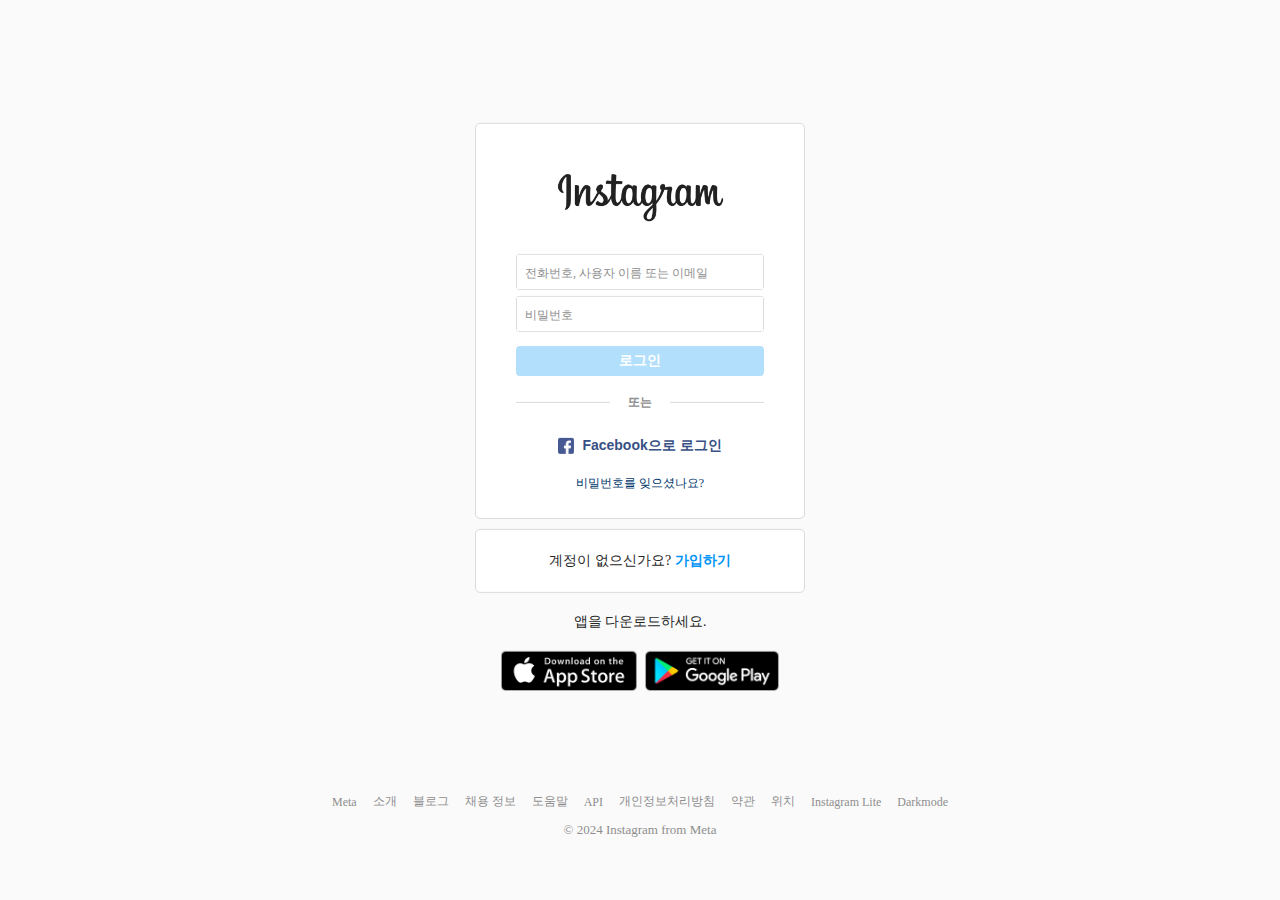
==== index.html @ 5c7fb76e "📝 Add button type" ====
<!DOCTYPE html>
<html lang="en">
<head>
  <meta charset="UTF-8">
  <meta http-equiv="X-UA-Compatible" content="IE=edge">
  <meta name="viewport" content="width=device-width, initial-scale=1.0">
  <title>로그인 • Instagram</title>
  <link rel="apple-touch-icon" sizes="180x180" href="./assets/favicon/apple-touch-icon.png">
  <link rel="icon" type="image/png" sizes="32x32" href="./assets/favicon/favicon-32x32.png">
  <link rel="icon" type="image/png" sizes="16x16" href="./assets/favicon/favicon-16x16.png">
  <meta name="msapplication-TileColor" content="#da532c">
  <meta name="theme-color" content="#ffffff">
  <link rel="stylesheet" href="./style.css">
</head>
<body>
  <div class="wrapper">
    <div class="form-container">
      <div class="box input-box">
        <h1 class="logo">
          <img src="./assets/imgaes/logo-light.png" alt="instagram light-logo" class="logo-light">
          <img src="./assets/imgaes/logo-dark.png" alt="instagram dark-logo" class="logo-dark">
        </h1>

        <div>
          <form id="signin-form" action="./profile/profile.html">
            <div class="form-group">
              <div class="animate-input">
                <span>전화번호, 사용자 이름 또는 이메일</span>
                <input type="text">
              </div>
            </div>

            <div class="form-group">
              <div class="animate-input">
                <span>비밀번호</span>
                <input type="password">
                <button type="button">비밀번호 표시</button>
              </div>
            </div>
          </form>

          <div class="btn-group">
            <button type="submit" class="btn-blue" id="btn-login" disabled>로그인</button>
          </div>
          
          <div class="or-box">
            <div></div>
            <div>또는</div>
            <div></div>
          </div>
          
          <div class="btn-group">
            <button class="btn-fb">
              <img src="./assets/imgaes/facebook-icon.png" alt="facebook-icon">
              <span>Facebook으로 로그인</span>
            </button>
          </div>
          <a href="" class="forgot-pw">비밀번호를 잊으셨나요?</a>
        </div>
      </div>

      <div class="box join-box">
        <p>
          계정이 없으신가요?
          <a href="./join/join.html">가입하기</a>
        </p>
      </div>

      <div class="app-download">
        <p>앱을 다운로드하세요.</p>
        <div class="store-link">
          <a href="">
            <img src="./assets/imgaes/app-store.png" alt="app-store-img">
          </a>
          <a href="">
            <img src="./assets/imgaes/gg-play.png" alt="gg-play-img">
          </a>
        </div>
      </div>
    </div>

    <footer>
      <ul class="links">
        <li><a href="">Meta</a></li>
        <li><a href="">소개</a></li>
        <li><a href="">블로그</a></li>
        <li><a href="">채용 정보</a></li>
        <li><a href="">도움말</a></li>
        <li><a href="">API</a></li>
        <li><a href="">개인정보처리방침</a></li>
        <li><a href="">약관</a></li>
        <li><a href="">위치</a></li>
        <li><a href="">Instagram Lite</a></li>
        <li><a href="" id="darkmode-toggle">Darkmode</a></li>
      </ul>
      <div class="copyright">© 2024 Instagram from Meta</div>
    </footer>
  </div>
  <script src="./js/script.js"></script>
</body>
</html>
---- style.css ----
:root {
  --body-bg: #fafafa;
  --box-bg: #fff;
  --box-border-color: #dbdbdb;
  --txt-color: #262626;
  --txt-second-color: #8e8e8e;
  --btn-bg: #0095f6;
  --btn-color: #fff;
  --fb-color: #385185;
  --a-color: #00376b;
}

.dark {
  --body-bg: #151515;
  --box-bg: #151515;
  --box-border-color: #262626;
  --txt-color: #d2d2d2;
}

.btn-blue {
  width: 100%;
  border: none;
  outline: none;
  background-color: var(--btn-bg);
  color: var(--btn-color);
  padding: 6px 10px;
  border-radius: 4px;
  font-size: 14px;
  font-weight: 700;
  cursor: pointer;
}

* {
  margin: 0;
  padding: 0;
  box-sizing: border-box;
}

li {
  list-style: none;
}

a {
  text-decoration: none;
}

body {
  background-color: var(--body-bg);
  color: var(--txt-color);
}

.wrapper {
  position: relative;
  /* display: flex;
  flex-direction: column;
  justify-content: center;
  align-items: center; */
  height: 100vh;
}

.form-container {
  position: absolute;
  left: 50%;
  top: 50%;
  transform: translate(-50%, -56%);
  width: 350px;
  padding: 10px;
}

.box {
  border: 1px solid var(--box-border-color);
  background-color: var(--box-bg);
  border-radius: 5px;
}

.form-container .logo {
  width: 175px;
  height: 50px;
  margin: 40px auto;
}

.form-container .logo img {
  width: 100%;
}

.logo-dark {
  display: none;
}

/* body한테 dark라는 클래스가 있을 때 .logo-dark */
.dark .logo-dark {
  display: block;
}

.dark .logo-light {
  display: none;
}

.form-group {
  margin: 0 40px 6px;
  /* margin : 0 40px 6px 40px */
}

.animate-input {
  position: relative;
  height: 36px;
  border: 1px solid var(--box-border-color);
  border-radius: 3px;
}

.animate-input span {
  position: absolute;
  left: 8px;
  font-size: 12px;
  color: var(--txt-second-color);
  line-height: 36px;
  /* 이벤트 제어 : HTML요소에 정의된 클릭을 비활성화 시켜준다. 
  요소가 포인터 이벤트에 반응 X */
  pointer-events: none;
  transform-origin: left;
}

.animate-input input {
  width: 100%;
  height: 100%;
  padding: 8px;
  border: none;
  outline: none;
  background-color: var(--box-bg);
  color: var(--txt-color);
}

.animate-input.active span {
  transform: scale(0.8) translateY(-10px);
}

.animate-input.active input {
  padding: 14px 0 2px 8px;
}

.animate-input button {
  position: absolute;
  right: 8px;
  top: 50%;
  transform: translateY(-50%);
  display: none;
  border: none;
  outline: none;
  background-color:transparent;
  font-weight: 700;
  font-size: 14px;
  cursor: pointer;
}

.animate-input.active button{
  display: inline;
}

.btn-group {
  padding: 8px 40px;
}

button:disabled {
  cursor: not-allowed;
  background-color: rgba(0, 149, 246, 0.3);
}

.or-box {
  display: flex;
  align-items: center;
  /* 위, 좌/우, 아래 */
  padding: 10px 40px 18px;

}

.or-box div:nth-child(1),
.or-box div:nth-child(3) {
  flex-grow: 1;
  height: 1px;
  background-color: var(--box-border-color);
}

.or-box div:nth-child(2) {
  font-size: 12px;
  font-weight: 700;
  color: var(--txt-second-color);
  margin: 0 18px;
}

.btn-fb {
  display: flex;
  justify-content: center;
  align-items: center;
  width: 100%;
  border: none;
  outline: none;
  background-color: transparent;
  cursor: pointer;
}

.btn-fb img {
  width: 16px;
  margin-right: 8px;
}

.btn-fb span {
  font-size: 14px;
  font-weight: 700;
  color: var(--fb-color);
}

.forgot-pw {
  display: block;
  font-size: 12px;
  margin: 12px 0 26px 0;
  text-align: center;
  color: var(--a-color);
}

.join-box {
  margin: 10px 0;
  padding: 22px;
}

.join-box p {
  font-size: 14px;
  text-align: center;
}

.join-box a {
  font-weight: 700;
  color: var(--btn-bg);
}

.app-download {
  display: flex;
  flex-direction: column;
}

.app-download p {
  font-size: 14px;
  text-align: center;
  margin: 10px;
}

.store-link {
  display: flex;
  justify-content: center;
  padding: 10px;
}

.store-link a img {
  height: 40px;
}

.store-link a:nth-child(1) {
  margin-right: 8px;
}

footer {
  position: absolute;
  left: 50%;
  bottom: 50px;
  transform: translateX(-50%);
  padding-top: 24px;
}

.links {
  display: flex;
  justify-content: center;
  align-items: center;
  flex-wrap: wrap;
}

.links a {
  color: var(--txt-second-color);
  font-size: 12px;
  margin: 0 8px;
}

.copyright {
  padding: 12px 0;
  color: var(--txt-second-color);
  font-size: 13px;
  text-align: center;
}
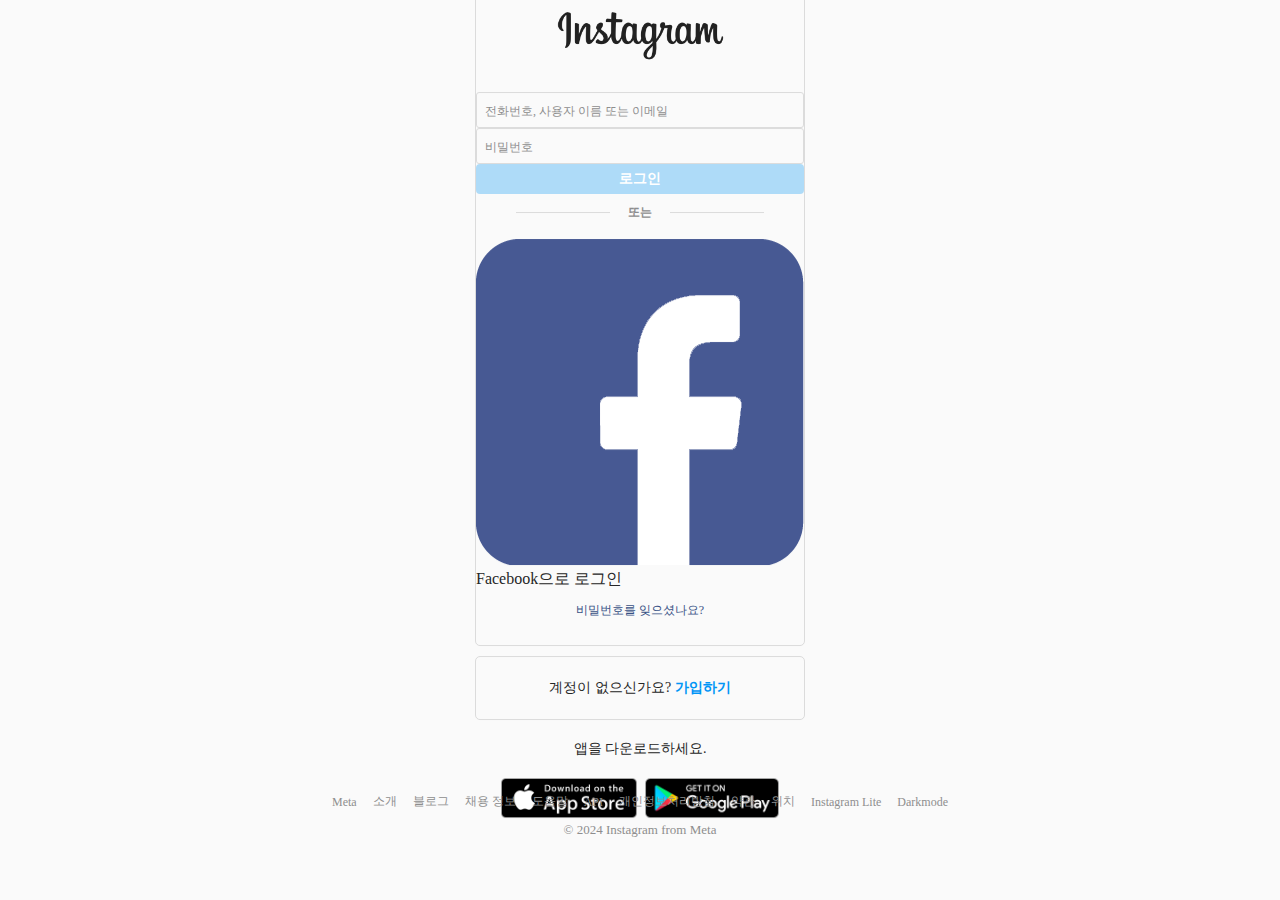
==== commit 0ed71dc8: "📝 Change class name" ====
--- a/index.html
+++ b/index.html
@@ -15,48 +15,39 @@
 <body>
   <div class="wrapper">
     <div class="form-container">
-      <div class="box input-box">
+      <div class="box login-box">
         <h1 class="logo">
           <img src="./assets/imgaes/logo-light.png" alt="instagram light-logo" class="logo-light">
           <img src="./assets/imgaes/logo-dark.png" alt="instagram dark-logo" class="logo-dark">
         </h1>
 
-        <div>
-          <form id="signin-form" action="./profile/profile.html">
-            <div class="form-group">
-              <div class="animate-input">
-                <span>전화번호, 사용자 이름 또는 이메일</span>
-                <input type="text">
-              </div>
-            </div>
+        <form id="signin-form" action="./profile/profile.html" method="GET">
+          <div class="animate-input">
+            <span>전화번호, 사용자 이름 또는 이메일</span>
+            <input type="text">
+          </div>
 
-            <div class="form-group">
-              <div class="animate-input">
-                <span>비밀번호</span>
-                <input type="password">
-                <button type="button">비밀번호 표시</button>
-              </div>
-            </div>
-          </form>
+          <div class="animate-input">
+            <span>비밀번호</span>
+            <input id="userpw" type="password">
+            <button id="pw-btn" type="button">비밀번호 표시</button>
+          </div>
 
-          <div class="btn-group">
-            <button type="submit" class="btn-blue" id="btn-login" disabled>로그인</button>
-          </div>
+          <button type="submit" class="btn-blue" id="login-btn" disabled>로그인</button>
+        </form>
+
+        <div class="or-box">
+          <div></div>
+          <div>또는</div>
+          <div></div>
+        </div>
           
-          <div class="or-box">
-            <div></div>
-            <div>또는</div>
-            <div></div>
-          </div>
-          
-          <div class="btn-group">
-            <button class="btn-fb">
-              <img src="./assets/imgaes/facebook-icon.png" alt="facebook-icon">
-              <span>Facebook으로 로그인</span>
-            </button>
-          </div>
-          <a href="" class="forgot-pw">비밀번호를 잊으셨나요?</a>
+        <div class="fb-btn">
+          <img src="./assets/imgaes/facebook-icon.png" alt="facebook-icon">
+          <span>Facebook으로 로그인</span>
         </div>
+        
+        <a href="" class="forgot-pw">비밀번호를 잊으셨나요?</a>
       </div>
 
       <div class="box join-box">
@@ -91,11 +82,12 @@
         <li><a href="">약관</a></li>
         <li><a href="">위치</a></li>
         <li><a href="">Instagram Lite</a></li>
-        <li><a href="" id="darkmode-toggle">Darkmode</a></li>
+        <li><a href="" id="mode-btn">Darkmode</a></li>
       </ul>
       <div class="copyright">© 2024 Instagram from Meta</div>
     </footer>
   </div>
+
   <script src="./js/script.js"></script>
 </body>
 </html>
--- a/style.css
+++ b/style.css
@@ -1,19 +1,17 @@
 :root {
+  --white: #fff;
   --body-bg: #fafafa;
-  --box-bg: #fff;
   --box-border-color: #dbdbdb;
   --txt-color: #262626;
   --txt-second-color: #8e8e8e;
-  --btn-bg: #0095f6;
-  --btn-color: #fff;
-  --fb-color: #385185;
-  --a-color: #00376b;
+  --light-blue: #0095f6;
+  --dark-blue: #385185;
 }
 
 .dark {
   --body-bg: #151515;
-  --box-bg: #151515;
-  --box-border-color: #262626;
+  --box-bg: #353535;
+  --box-border-color: #666565;
   --txt-color: #d2d2d2;
 }
 
@@ -21,8 +19,8 @@
   width: 100%;
   border: none;
   outline: none;
-  background-color: var(--btn-bg);
-  color: var(--btn-color);
+  background-color: var(--light-blue);
+  color: var(--white);
   padding: 6px 10px;
   border-radius: 4px;
   font-size: 14px;
@@ -51,10 +49,6 @@
 
 .wrapper {
   position: relative;
-  /* display: flex;
-  flex-direction: column;
-  justify-content: center;
-  align-items: center; */
   height: 100vh;
 }
 
@@ -88,11 +82,11 @@
 }
 
 /* body한테 dark라는 클래스가 있을 때 .logo-dark */
-.dark .logo-dark {
+body.dark .logo-dark {
   display: block;
 }
 
-.dark .logo-light {
+body.dark .logo-light {
   display: none;
 }
 
@@ -152,7 +146,11 @@
   cursor: pointer;
 }
 
-.animate-input.active button{
+body.dark .animate-input button {
+  color: var(--white);
+}
+
+.animate-input.active button {
   display: inline;
 }
 
@@ -206,7 +204,7 @@
 .btn-fb span {
   font-size: 14px;
   font-weight: 700;
-  color: var(--fb-color);
+  color: var(--dark-blue);
 }
 
 .forgot-pw {
@@ -214,7 +212,7 @@
   font-size: 12px;
   margin: 12px 0 26px 0;
   text-align: center;
-  color: var(--a-color);
+  color: var(--dark-blue);
 }
 
 .join-box {
@@ -229,7 +227,7 @@
 
 .join-box a {
   font-weight: 700;
-  color: var(--btn-bg);
+  color: var(--light-blue);
 }
 
 .app-download {
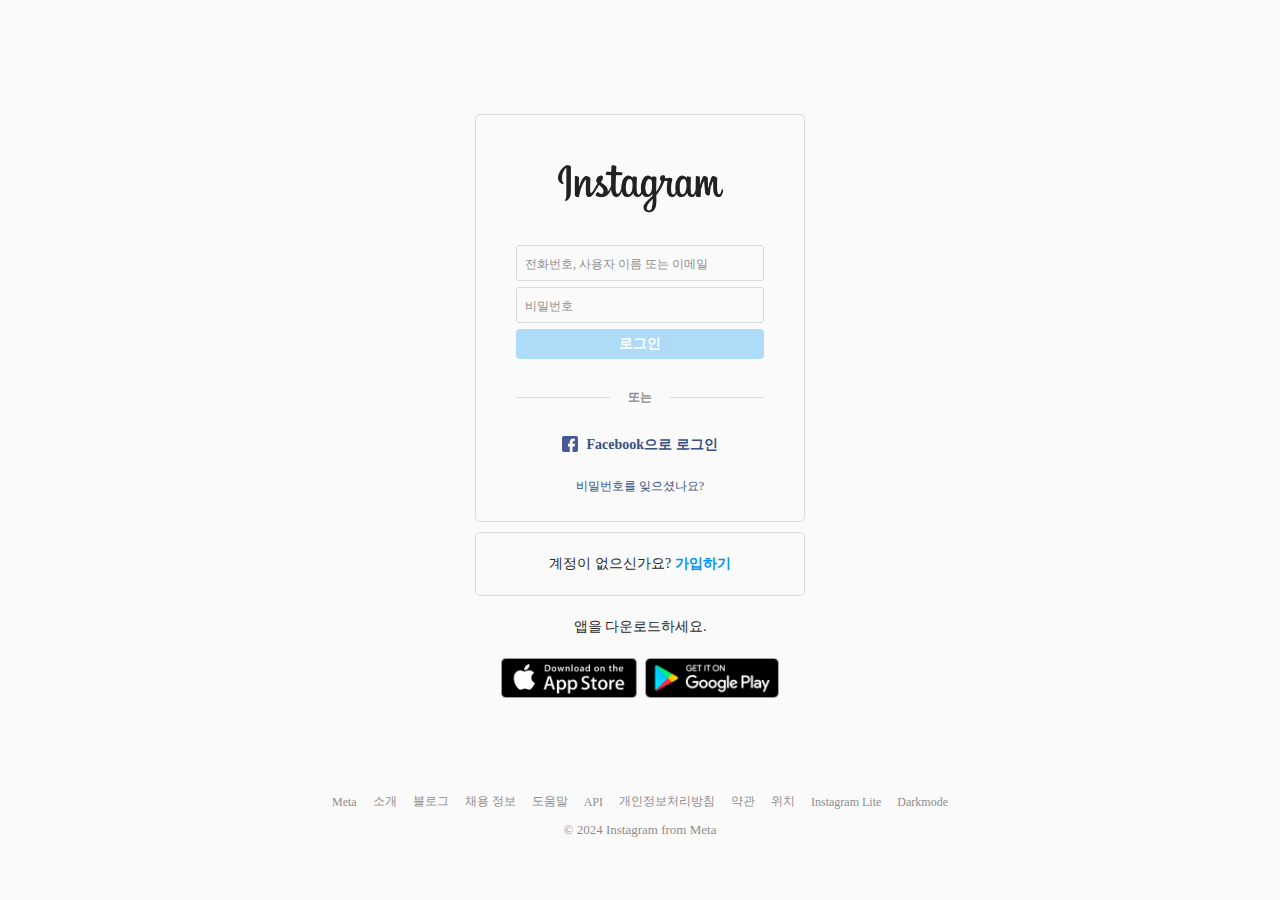
==== commit 500c6d51: "📝 add userid" ====
--- a/index.html
+++ b/index.html
@@ -21,10 +21,10 @@
           <img src="./assets/imgaes/logo-dark.png" alt="instagram dark-logo" class="logo-dark">
         </h1>
 
-        <form id="signin-form" action="./profile/profile.html" method="GET">
+        <form id="login-form" action="./profile/profile.html" method="GET">
           <div class="animate-input">
             <span>전화번호, 사용자 이름 또는 이메일</span>
-            <input type="text">
+            <input id="userid" type="text">
           </div>
 
           <div class="animate-input">
--- a/style.css
+++ b/style.css
@@ -67,13 +67,17 @@
   border-radius: 5px;
 }
 
-.form-container .logo {
+.login-box {
+  padding: 0 40px;
+}
+
+.logo {
   width: 175px;
   height: 50px;
   margin: 40px auto;
 }
 
-.form-container .logo img {
+.logo img {
   width: 100%;
 }
 
@@ -90,14 +94,10 @@
   display: none;
 }
 
-.form-group {
-  margin: 0 40px 6px;
-  /* margin : 0 40px 6px 40px */
-}
-
 .animate-input {
   position: relative;
   height: 36px;
+  margin: 6px 0;
   border: 1px solid var(--box-border-color);
   border-radius: 3px;
 }
@@ -154,11 +154,7 @@
   display: inline;
 }
 
-.btn-group {
-  padding: 8px 40px;
-}
-
-button:disabled {
+button[type="submit"]:disabled {
   cursor: not-allowed;
   background-color: rgba(0, 149, 246, 0.3);
 }
@@ -166,9 +162,7 @@
 .or-box {
   display: flex;
   align-items: center;
-  /* 위, 좌/우, 아래 */
-  padding: 10px 40px 18px;
-
+  padding: 30px 0;
 }
 
 .or-box div:nth-child(1),
@@ -185,32 +179,29 @@
   margin: 0 18px;
 }
 
-.btn-fb {
+.fb-btn {
   display: flex;
   justify-content: center;
   align-items: center;
-  width: 100%;
-  border: none;
-  outline: none;
-  background-color: transparent;
   cursor: pointer;
 }
 
-.btn-fb img {
+.fb-btn span {
+  font-size: 14px;
+  font-weight: 700;
+  margin-bottom: -3px;
+  color: var(--dark-blue);
+}
+
+.fb-btn img {
   width: 16px;
   margin-right: 8px;
 }
 
-.btn-fb span {
-  font-size: 14px;
-  font-weight: 700;
-  color: var(--dark-blue);
-}
-
 .forgot-pw {
   display: block;
   font-size: 12px;
-  margin: 12px 0 26px 0;
+  margin: 26px 0;
   text-align: center;
   color: var(--dark-blue);
 }
@@ -238,7 +229,7 @@
 .app-download p {
   font-size: 14px;
   text-align: center;
-  margin: 10px;
+  margin: 12px;
 }
 
 .store-link {
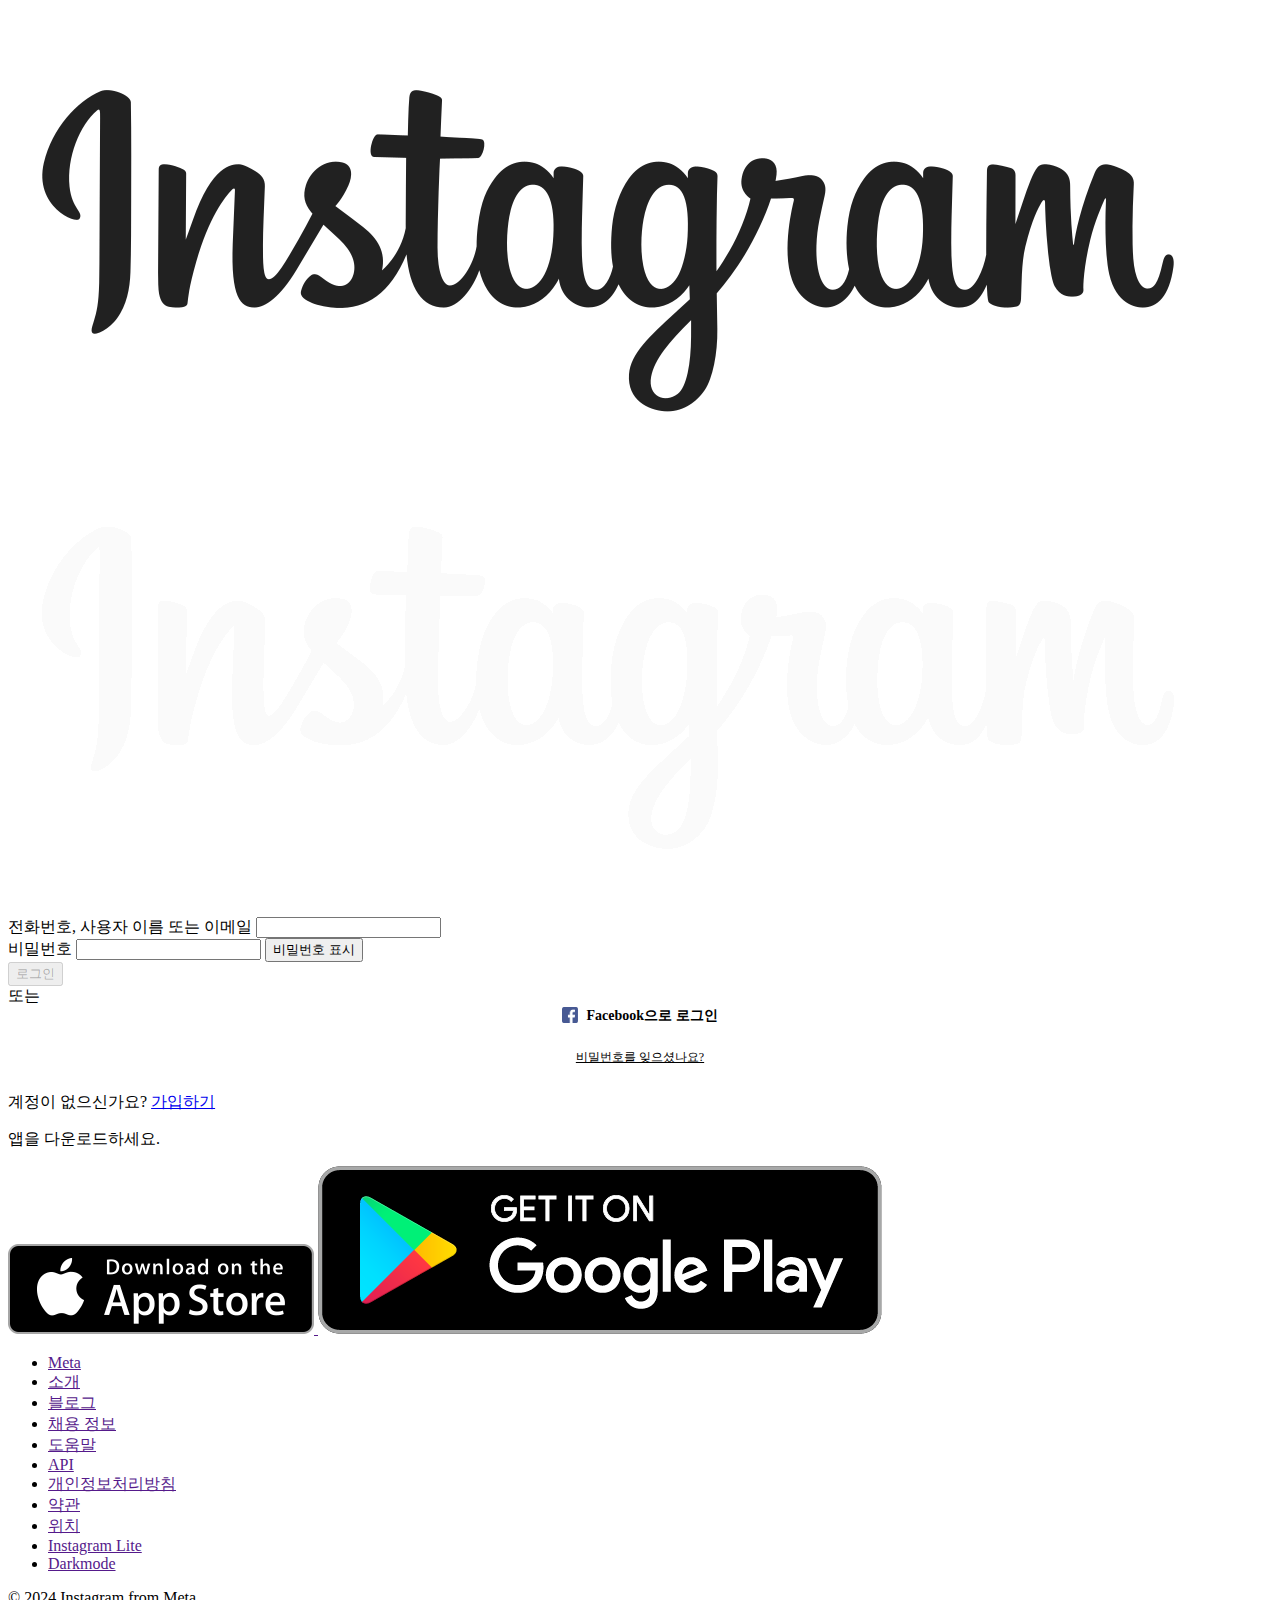
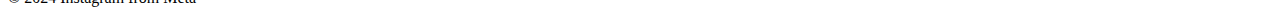
==== commit 07413ba2: "📝 logo img class 앞으로 이동" ====
--- a/index.html
+++ b/index.html
@@ -10,6 +10,7 @@
   <link rel="icon" type="image/png" sizes="16x16" href="./assets/favicon/favicon-16x16.png">
   <meta name="msapplication-TileColor" content="#da532c">
   <meta name="theme-color" content="#ffffff">
+  <!-- <link rel="stylesheet" href="./common.css"> -->
   <link rel="stylesheet" href="./style.css">
 </head>
 <body>
@@ -17,8 +18,8 @@
     <div class="form-container">
       <div class="box login-box">
         <h1 class="logo">
-          <img src="./assets/imgaes/logo-light.png" alt="instagram light-logo" class="logo-light">
-          <img src="./assets/imgaes/logo-dark.png" alt="instagram dark-logo" class="logo-dark">
+          <img class="logo-light" src="./assets/imgaes/logo-light.png" alt="instagram light-logo" >
+          <img class="logo-dark" src="./assets/imgaes/logo-dark.png" alt="instagram dark-logo" >
         </h1>
 
         <form id="login-form" action="./profile/profile.html" method="GET">
--- a/common.css
+++ b/common.css
@@ -0,0 +1,248 @@
+:root {
+  --white: #fff;
+  --body-bg: #fafafa;
+  --box-border-color: #dbdbdb;
+  --txt-color: #262626;
+  --txt-second-color: #8e8e8e;
+  --light-blue: #0095f6;
+  --dark-blue: #385185;
+}
+
+.dark {
+  --body-bg: #151515;
+  --box-bg: #353535;
+  --box-border-color: #666565;
+  --txt-color: #d2d2d2;
+}
+
+.btn-blue {
+  width: 100%;
+  border: none;
+  outline: none;
+  background-color: var(--light-blue);
+  color: var(--white);
+  padding: 6px 10px;
+  border-radius: 4px;
+  font-size: 14px;
+  font-weight: 700;
+  cursor: pointer;
+}
+
+* {
+  margin: 0;
+  padding: 0;
+  box-sizing: border-box;
+}
+
+li {
+  list-style: none;
+}
+
+a {
+  text-decoration: none;
+}
+
+body {
+  background-color: var(--body-bg);
+  color: var(--txt-color);
+}
+
+.wrapper {
+  position: relative;
+  height: 100vh;
+}
+
+.form-container {
+  position: absolute;
+  top: 40%;
+  left: 50%;
+  transform: translate(-50%, -50%);
+  width: 360px;
+  margin: 40px auto;
+  padding: 10px;
+}
+
+.box {
+  border: 1px solid var(--box-border-color);
+  background-color: var(--box-bg);
+  border-radius: 5px;
+}
+
+.login-box {
+  padding: 0 40px;
+}
+
+.logo {
+  width: 175px;
+  height: 50px;
+  margin: 40px auto;
+}
+
+.logo img {
+  width: 100%;
+}
+
+.logo-dark {
+  display: none;
+}
+
+/* body한테 dark라는 클래스가 있을 때 .logo-dark */
+body.dark .logo-dark {
+  display: block;
+}
+
+body.dark .logo-light {
+  display: none;
+}
+
+.animate-input {
+  position: relative;
+  height: 36px;
+  margin: 6px 0;
+  border: 1px solid var(--box-border-color);
+  border-radius: 3px;
+}
+
+.animate-input span {
+  position: absolute;
+  left: 8px;
+  font-size: 12px;
+  color: var(--txt-second-color);
+  line-height: 36px;
+  /* 이벤트 제어 : HTML요소에 정의된 클릭을 비활성화 시켜준다. 
+  요소가 포인터 이벤트에 반응 X */
+  pointer-events: none;
+  transform-origin: left;
+}
+
+.animate-input input {
+  width: 100%;
+  height: 100%;
+  padding: 8px;
+  border: none;
+  outline: none;
+  background-color: var(--box-bg);
+  color: var(--txt-color);
+}
+
+.animate-input.active span {
+  transform: scale(0.8) translateY(-10px);
+}
+
+.animate-input.active input {
+  padding: 14px 0 2px 8px;
+}
+
+.animate-input button {
+  position: absolute;
+  right: 8px;
+  top: 50%;
+  transform: translateY(-50%);
+  display: none;
+  border: none;
+  outline: none;
+  background-color:transparent;
+  font-weight: 700;
+  font-size: 14px;
+  cursor: pointer;
+}
+
+body.dark .animate-input button {
+  color: var(--white);
+}
+
+.animate-input.active button {
+  display: inline;
+}
+
+button[type="submit"]:disabled {
+  cursor: not-allowed;
+  background-color: rgba(0, 149, 246, 0.3);
+}
+
+.or-box {
+  display: flex;
+  align-items: center;
+  padding: 30px 0;
+}
+
+.or-box div:nth-child(1),
+.or-box div:nth-child(3) {
+  flex-grow: 1;
+  height: 1px;
+  background-color: var(--box-border-color);
+}
+
+.or-box div:nth-child(2) {
+  font-size: 12px;
+  font-weight: 700;
+  color: var(--txt-second-color);
+  margin: 0 18px;
+}
+
+.join-box {
+  margin: 10px 0;
+  padding: 22px;
+}
+
+.join-box p {
+  font-size: 14px;
+  text-align: center;
+}
+
+.join-box a {
+  font-weight: 700;
+  color: var(--light-blue);
+}
+
+.app-download {
+  display: flex;
+  flex-direction: column;
+}
+
+.app-download p {
+  font-size: 14px;
+  text-align: center;
+  margin: 12px;
+}
+
+.store-link {
+  display: flex;
+  justify-content: center;
+  padding: 10px;
+}
+
+.store-link a img {
+  height: 40px;
+}
+
+.store-link a:nth-child(1) {
+  margin-right: 8px;
+}
+
+footer {
+  position: absolute;
+  bottom: 50px;
+  left: 50%;
+  transform:  translateX(-50%);
+}
+
+.links {
+  display: flex;
+  justify-content: center;
+  align-items: center;
+  flex-wrap: wrap;
+}
+
+.links a {
+  color: var(--txt-second-color);
+  font-size: 12px;
+  margin: 0 8px;
+}
+
+.copyright {
+  padding: 12px 0;
+  color: var(--txt-second-color);
+  font-size: 13px;
+  text-align: center;
+}
--- a/style.css
+++ b/style.css
@@ -1,184 +1,3 @@
-:root {
-  --white: #fff;
-  --body-bg: #fafafa;
-  --box-border-color: #dbdbdb;
-  --txt-color: #262626;
-  --txt-second-color: #8e8e8e;
-  --light-blue: #0095f6;
-  --dark-blue: #385185;
-}
-
-.dark {
-  --body-bg: #151515;
-  --box-bg: #353535;
-  --box-border-color: #666565;
-  --txt-color: #d2d2d2;
-}
-
-.btn-blue {
-  width: 100%;
-  border: none;
-  outline: none;
-  background-color: var(--light-blue);
-  color: var(--white);
-  padding: 6px 10px;
-  border-radius: 4px;
-  font-size: 14px;
-  font-weight: 700;
-  cursor: pointer;
-}
-
-* {
-  margin: 0;
-  padding: 0;
-  box-sizing: border-box;
-}
-
-li {
-  list-style: none;
-}
-
-a {
-  text-decoration: none;
-}
-
-body {
-  background-color: var(--body-bg);
-  color: var(--txt-color);
-}
-
-.wrapper {
-  position: relative;
-  height: 100vh;
-}
-
-.form-container {
-  position: absolute;
-  left: 50%;
-  top: 50%;
-  transform: translate(-50%, -56%);
-  width: 350px;
-  padding: 10px;
-}
-
-.box {
-  border: 1px solid var(--box-border-color);
-  background-color: var(--box-bg);
-  border-radius: 5px;
-}
-
-.login-box {
-  padding: 0 40px;
-}
-
-.logo {
-  width: 175px;
-  height: 50px;
-  margin: 40px auto;
-}
-
-.logo img {
-  width: 100%;
-}
-
-.logo-dark {
-  display: none;
-}
-
-/* body한테 dark라는 클래스가 있을 때 .logo-dark */
-body.dark .logo-dark {
-  display: block;
-}
-
-body.dark .logo-light {
-  display: none;
-}
-
-.animate-input {
-  position: relative;
-  height: 36px;
-  margin: 6px 0;
-  border: 1px solid var(--box-border-color);
-  border-radius: 3px;
-}
-
-.animate-input span {
-  position: absolute;
-  left: 8px;
-  font-size: 12px;
-  color: var(--txt-second-color);
-  line-height: 36px;
-  /* 이벤트 제어 : HTML요소에 정의된 클릭을 비활성화 시켜준다. 
-  요소가 포인터 이벤트에 반응 X */
-  pointer-events: none;
-  transform-origin: left;
-}
-
-.animate-input input {
-  width: 100%;
-  height: 100%;
-  padding: 8px;
-  border: none;
-  outline: none;
-  background-color: var(--box-bg);
-  color: var(--txt-color);
-}
-
-.animate-input.active span {
-  transform: scale(0.8) translateY(-10px);
-}
-
-.animate-input.active input {
-  padding: 14px 0 2px 8px;
-}
-
-.animate-input button {
-  position: absolute;
-  right: 8px;
-  top: 50%;
-  transform: translateY(-50%);
-  display: none;
-  border: none;
-  outline: none;
-  background-color:transparent;
-  font-weight: 700;
-  font-size: 14px;
-  cursor: pointer;
-}
-
-body.dark .animate-input button {
-  color: var(--white);
-}
-
-.animate-input.active button {
-  display: inline;
-}
-
-button[type="submit"]:disabled {
-  cursor: not-allowed;
-  background-color: rgba(0, 149, 246, 0.3);
-}
-
-.or-box {
-  display: flex;
-  align-items: center;
-  padding: 30px 0;
-}
-
-.or-box div:nth-child(1),
-.or-box div:nth-child(3) {
-  flex-grow: 1;
-  height: 1px;
-  background-color: var(--box-border-color);
-}
-
-.or-box div:nth-child(2) {
-  font-size: 12px;
-  font-weight: 700;
-  color: var(--txt-second-color);
-  margin: 0 18px;
-}
-
 .fb-btn {
   display: flex;
   justify-content: center;
@@ -206,71 +25,4 @@
   color: var(--dark-blue);
 }
 
-.join-box {
-  margin: 10px 0;
-  padding: 22px;
-}
 
-.join-box p {
-  font-size: 14px;
-  text-align: center;
-}
-
-.join-box a {
-  font-weight: 700;
-  color: var(--light-blue);
-}
-
-.app-download {
-  display: flex;
-  flex-direction: column;
-}
-
-.app-download p {
-  font-size: 14px;
-  text-align: center;
-  margin: 12px;
-}
-
-.store-link {
-  display: flex;
-  justify-content: center;
-  padding: 10px;
-}
-
-.store-link a img {
-  height: 40px;
-}
-
-.store-link a:nth-child(1) {
-  margin-right: 8px;
-}
-
-footer {
-  position: absolute;
-  left: 50%;
-  bottom: 50px;
-  transform: translateX(-50%);
-  padding-top: 24px;
-}
-
-.links {
-  display: flex;
-  justify-content: center;
-  align-items: center;
-  flex-wrap: wrap;
-}
-
-.links a {
-  color: var(--txt-second-color);
-  font-size: 12px;
-  margin: 0 8px;
-}
-
-.copyright {
-  padding: 12px 0;
-  color: var(--txt-second-color);
-  font-size: 13px;
-  text-align: center;
-}
-
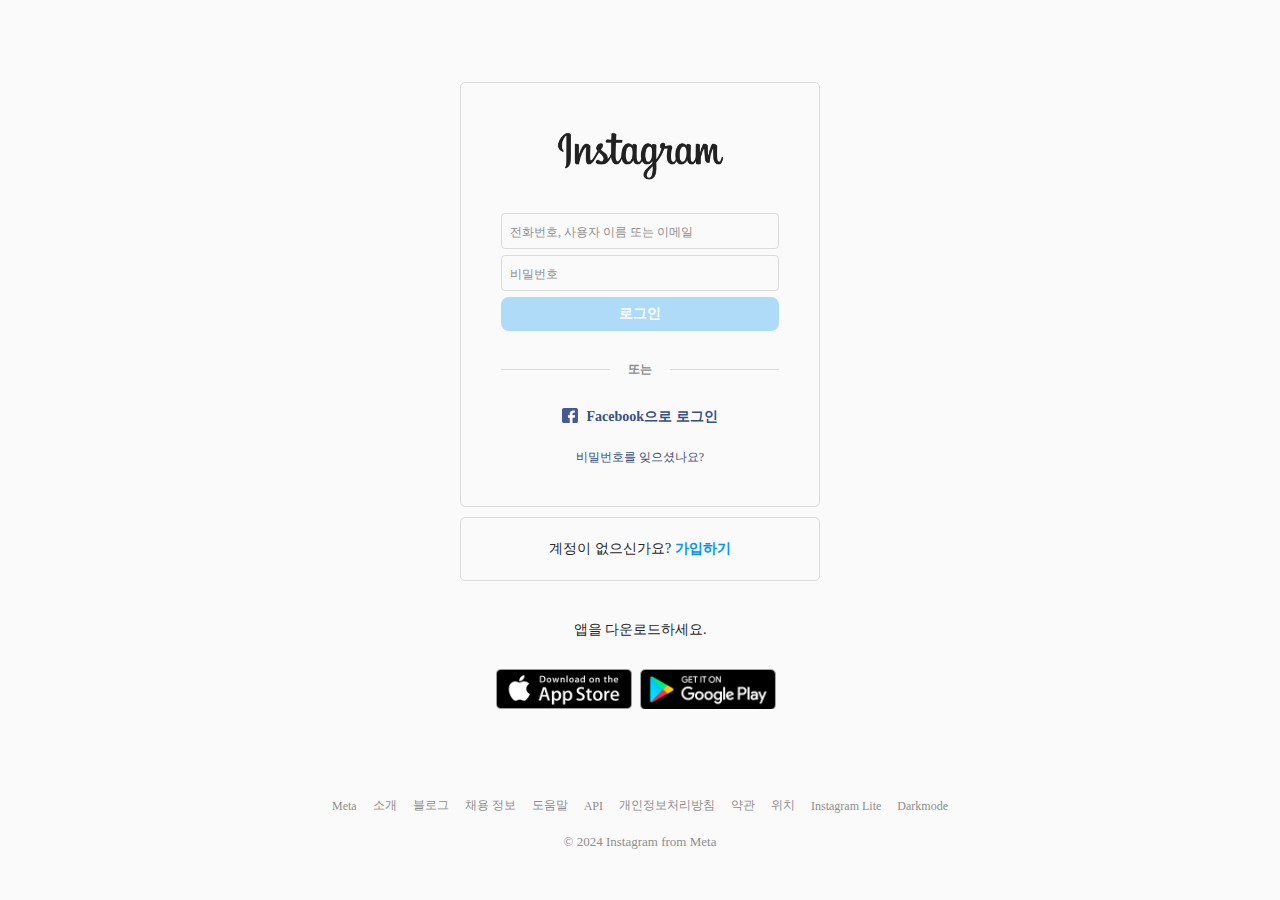
==== commit b7eba60c: "📝 link common.css" ====
--- a/index.html
+++ b/index.html
@@ -10,7 +10,7 @@
   <link rel="icon" type="image/png" sizes="16x16" href="./assets/favicon/favicon-16x16.png">
   <meta name="msapplication-TileColor" content="#da532c">
   <meta name="theme-color" content="#ffffff">
-  <!-- <link rel="stylesheet" href="./common.css"> -->
+  <link rel="stylesheet" href="./common.css">
   <link rel="stylesheet" href="./style.css">
 </head>
 <body>
--- a/common.css
+++ b/common.css
@@ -21,8 +21,8 @@
   outline: none;
   background-color: var(--light-blue);
   color: var(--white);
-  padding: 6px 10px;
-  border-radius: 4px;
+  padding: 8px 10px;
+  border-radius: 8px;
   font-size: 14px;
   font-weight: 700;
   cursor: pointer;
@@ -42,24 +42,32 @@
   text-decoration: none;
 }
 
+input,
+button {
+  border: none;
+  outline: none;
+  background-color: transparent;
+}
+
 body {
   background-color: var(--body-bg);
   color: var(--txt-color);
 }
 
 .wrapper {
-  position: relative;
+  display: flex;
+  flex-direction: column;
+  align-items: center;
+  justify-content: space-between;
   height: 100vh;
 }
 
 .form-container {
-  position: absolute;
-  top: 40%;
-  left: 50%;
-  transform: translate(-50%, -50%);
+  display: flex;
+  flex-direction: column;
+  justify-content: center;
   width: 360px;
-  margin: 40px auto;
-  padding: 10px;
+  flex-grow: 1;
 }
 
 .box {
@@ -69,13 +77,13 @@
 }
 
 .login-box {
-  padding: 0 40px;
+  padding: 40px;
 }
 
 .logo {
   width: 175px;
   height: 50px;
-  margin: 40px auto;
+  margin: 0 auto 40px;
 }
 
 .logo img {
@@ -100,37 +108,36 @@
   height: 36px;
   margin: 6px 0;
   border: 1px solid var(--box-border-color);
-  border-radius: 3px;
+  border-radius: 4px;
 }
 
 .animate-input span {
   position: absolute;
+  top: 10px;
   left: 8px;
   font-size: 12px;
   color: var(--txt-second-color);
-  line-height: 36px;
   /* 이벤트 제어 : HTML요소에 정의된 클릭을 비활성화 시켜준다. 
   요소가 포인터 이벤트에 반응 X */
   pointer-events: none;
-  transform-origin: left;
+  transition: all 200ms ease-in-out;
+}
+
+.animate-input.active span {
+  font-size: 10px;
+  top: 4px;
 }
 
 .animate-input input {
   width: 100%;
   height: 100%;
-  padding: 8px;
-  border: none;
-  outline: none;
+  padding: 0 8px;
   background-color: var(--box-bg);
   color: var(--txt-color);
 }
 
-.animate-input.active span {
-  transform: scale(0.8) translateY(-10px);
-}
-
 .animate-input.active input {
-  padding: 14px 0 2px 8px;
+  padding: 14px 0 4px 8px;
 }
 
 .animate-input button {
@@ -139,9 +146,6 @@
   top: 50%;
   transform: translateY(-50%);
   display: none;
-  border: none;
-  outline: none;
-  background-color:transparent;
   font-weight: 700;
   font-size: 14px;
   cursor: pointer;
@@ -163,21 +167,30 @@
 .or-box {
   display: flex;
   align-items: center;
-  padding: 30px 0;
-}
-
-.or-box div:nth-child(1),
-.or-box div:nth-child(3) {
+  margin : 30px 0;
+}
+
+/* odd : 홀수 | even : 짝수 */
+.or-box div:nth-child(odd) {
   flex-grow: 1;
   height: 1px;
   background-color: var(--box-border-color);
 }
 
-.or-box div:nth-child(2) {
+.or-box div:nth-child(even) {
   font-size: 12px;
   font-weight: 700;
   color: var(--txt-second-color);
   margin: 0 18px;
+}
+
+
+.forgot-pw {
+  display: block;
+  font-size: 12px;
+  margin-top: 26px;
+  text-align: center;
+  color: var(--dark-blue);
 }
 
 .join-box {
@@ -195,42 +208,36 @@
   color: var(--light-blue);
 }
 
-.app-download {
-  display: flex;
-  flex-direction: column;
-}
-
 .app-download p {
   font-size: 14px;
   text-align: center;
-  margin: 12px;
+  margin: 30px 0;
 }
 
 .store-link {
   display: flex;
   justify-content: center;
-  padding: 10px;
-}
-
-.store-link a img {
+}
+
+.store-link img {
+  width: 136px;
   height: 40px;
-}
-
-.store-link a:nth-child(1) {
+  object-fit: cover;
+}
+
+.store-link img:nth-child(1) {
   margin-right: 8px;
 }
 
 footer {
-  position: absolute;
-  bottom: 50px;
-  left: 50%;
-  transform:  translateX(-50%);
+  margin-bottom: 30px;
 }
 
 .links {
   display: flex;
   justify-content: center;
   align-items: center;
+  /* 기본값 : nowrap */
   flex-wrap: wrap;
 }
 
@@ -241,8 +248,9 @@
 }
 
 .copyright {
-  padding: 12px 0;
+  padding: 20px 0;
   color: var(--txt-second-color);
   font-size: 13px;
   text-align: center;
 }
+
--- a/style.css
+++ b/style.css
@@ -3,6 +3,11 @@
   justify-content: center;
   align-items: center;
   cursor: pointer;
+}
+
+.fb-btn img {
+  width: 16px;
+  margin-right: 8px;
 }
 
 .fb-btn span {
@@ -11,18 +16,3 @@
   margin-bottom: -3px;
   color: var(--dark-blue);
 }
-
-.fb-btn img {
-  width: 16px;
-  margin-right: 8px;
-}
-
-.forgot-pw {
-  display: block;
-  font-size: 12px;
-  margin: 26px 0;
-  text-align: center;
-  color: var(--dark-blue);
-}
-
-
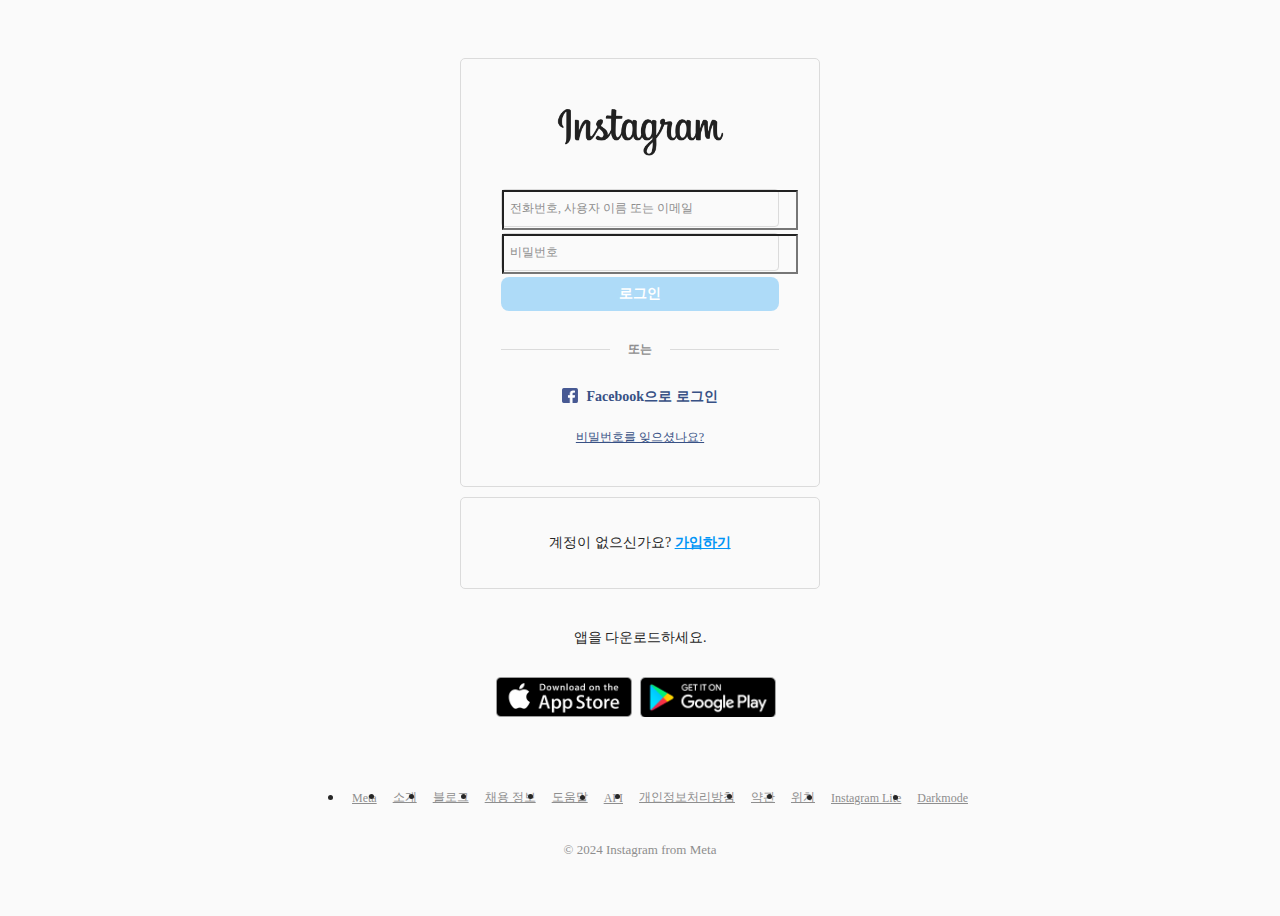
==== commit 80b4225b: "📝 Modify form tag action path" ====
--- a/index.html
+++ b/index.html
@@ -10,6 +10,8 @@
   <link rel="icon" type="image/png" sizes="16x16" href="./assets/favicon/favicon-16x16.png">
   <meta name="msapplication-TileColor" content="#da532c">
   <meta name="theme-color" content="#ffffff">
+  <link rel="stylesheet" href="./reset.css">
+  <link rel="stylesheet" href="./color.css">
   <link rel="stylesheet" href="./common.css">
   <link rel="stylesheet" href="./style.css">
 </head>
@@ -22,7 +24,7 @@
           <img class="logo-dark" src="./assets/imgaes/logo-dark.png" alt="instagram dark-logo" >
         </h1>
 
-        <form id="login-form" action="./profile/profile.html" method="GET">
+        <form id="login-form" action="./main/index.html" method="GET">
           <div class="animate-input">
             <span>전화번호, 사용자 이름 또는 이메일</span>
             <input id="userid" type="text">
--- a/color.css
+++ b/color.css
@@ -0,0 +1,16 @@
+:root {
+  --white: #fff;
+  --body-bg: #fafafa;
+  --box-border-color: #dbdbdb;
+  --txt-color: #262626;
+  --txt-second-color: #8e8e8e;
+  --light-blue: #0095f6;
+  --dark-blue: #385185;
+}
+
+.dark {
+  --body-bg: #151515;
+  --box-bg: #353535;
+  --box-border-color: #666565;
+  --txt-color: #d2d2d2;
+}
--- a/common.css
+++ b/common.css
@@ -1,20 +1,3 @@
-:root {
-  --white: #fff;
-  --body-bg: #fafafa;
-  --box-border-color: #dbdbdb;
-  --txt-color: #262626;
-  --txt-second-color: #8e8e8e;
-  --light-blue: #0095f6;
-  --dark-blue: #385185;
-}
-
-.dark {
-  --body-bg: #151515;
-  --box-bg: #353535;
-  --box-border-color: #666565;
-  --txt-color: #d2d2d2;
-}
-
 .btn-blue {
   width: 100%;
   border: none;
@@ -28,26 +11,6 @@
   cursor: pointer;
 }
 
-* {
-  margin: 0;
-  padding: 0;
-  box-sizing: border-box;
-}
-
-li {
-  list-style: none;
-}
-
-a {
-  text-decoration: none;
-}
-
-input,
-button {
-  border: none;
-  outline: none;
-  background-color: transparent;
-}
 
 body {
   background-color: var(--body-bg);
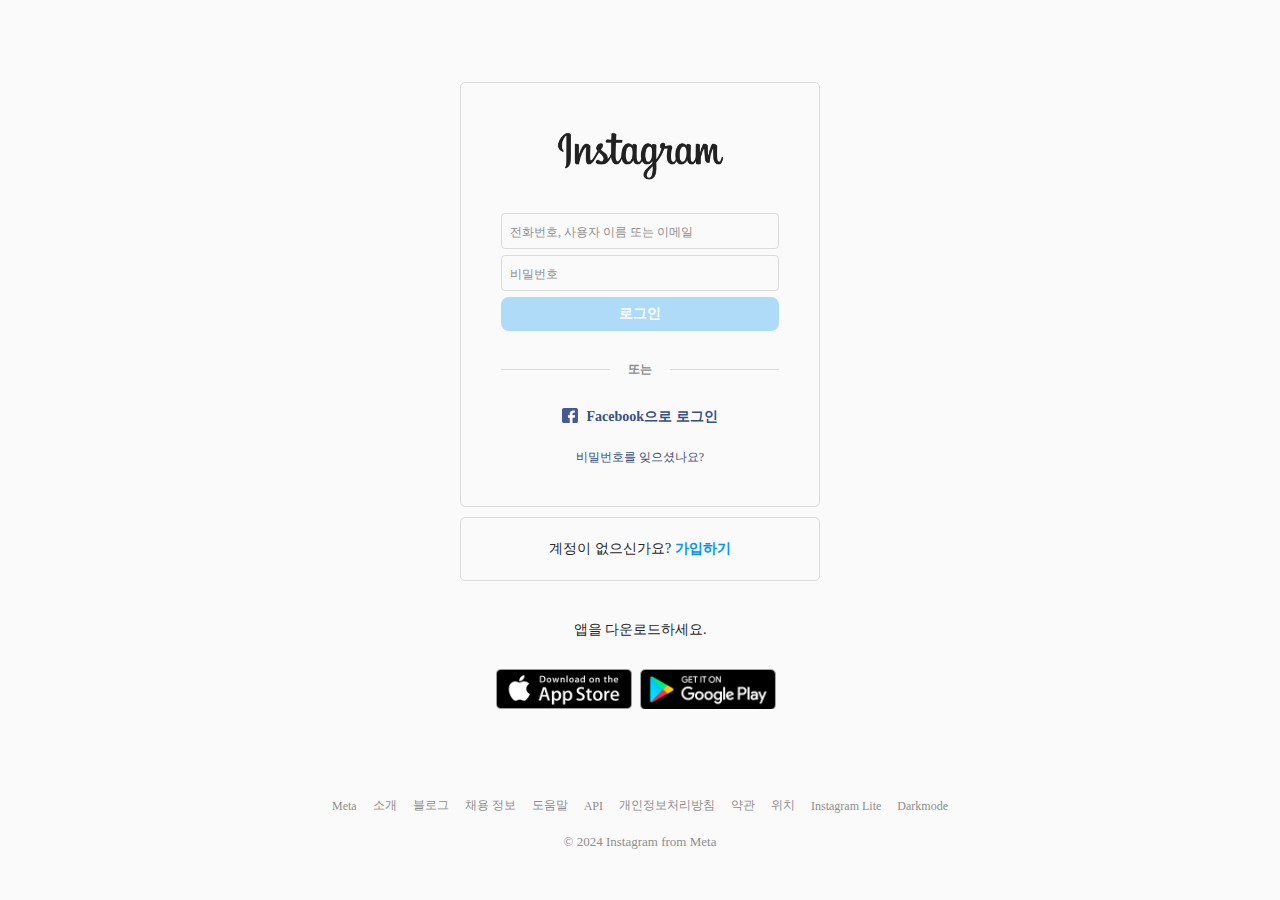
==== commit 000043e8: "📝 Favicon 주석 추가" ====
--- a/index.html
+++ b/index.html
@@ -5,6 +5,7 @@
   <meta http-equiv="X-UA-Compatible" content="IE=edge">
   <meta name="viewport" content="width=device-width, initial-scale=1.0">
   <title>로그인 • Instagram</title>
+  <!-- Favicon -->
   <link rel="apple-touch-icon" sizes="180x180" href="./assets/favicon/apple-touch-icon.png">
   <link rel="icon" type="image/png" sizes="32x32" href="./assets/favicon/favicon-32x32.png">
   <link rel="icon" type="image/png" sizes="16x16" href="./assets/favicon/favicon-16x16.png">
